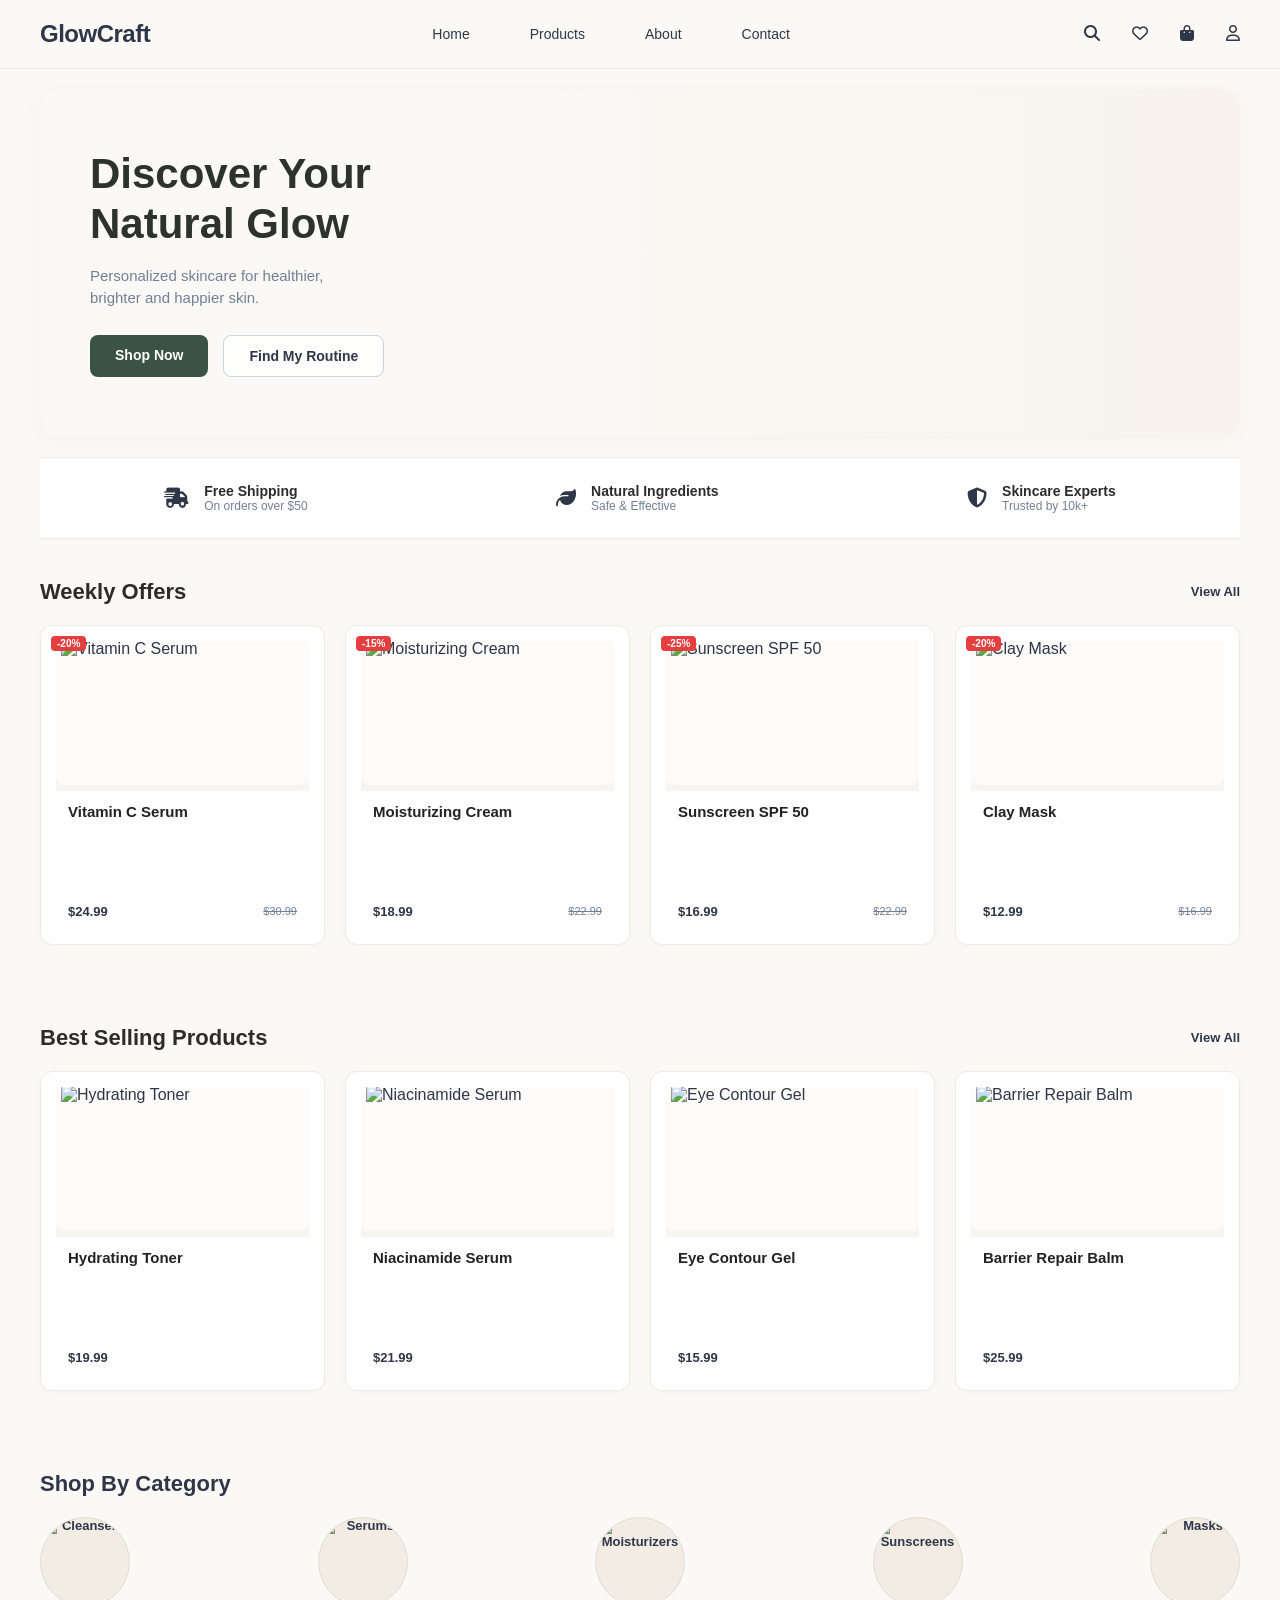
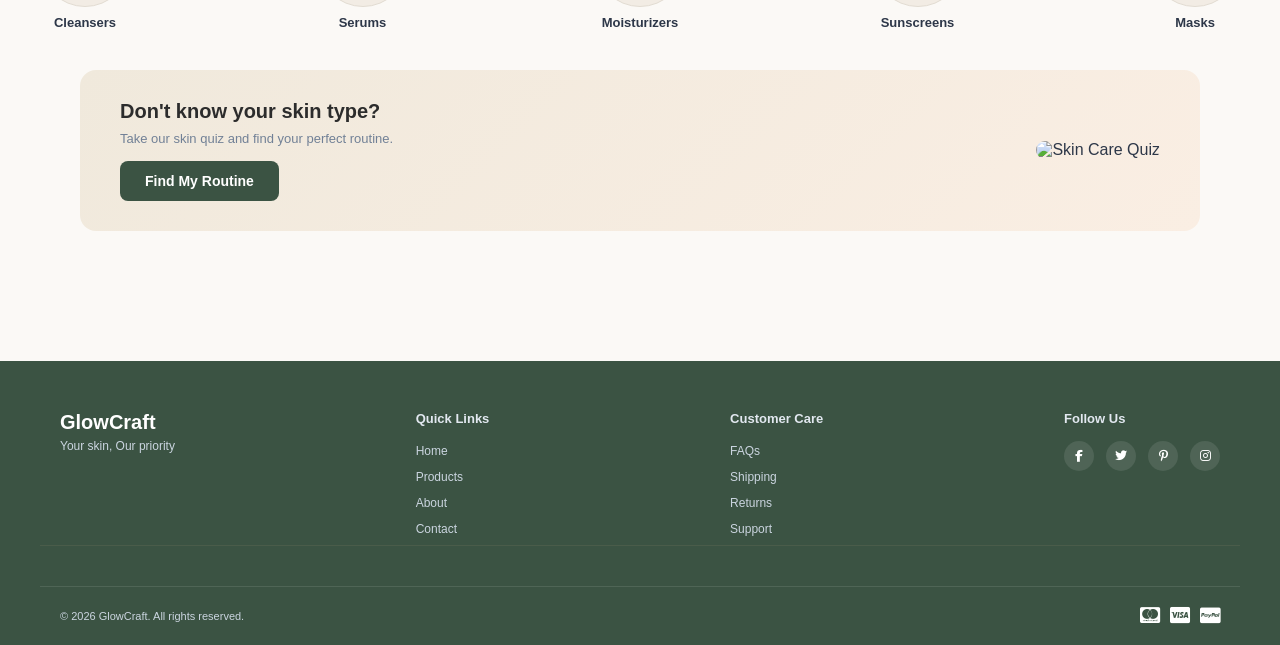
==== index.html @ 19cd81ce "Clean push for GlowCraft project" ====
<!DOCTYPE html>
<html lang="en">
<head>
  <meta charset="UTF-8">
  <meta name="viewport" content="width=device-width, initial-scale=1.0">
  <title>GlowCraft | Clinical Skincare</title>
  <link rel="stylesheet" href="css/style.css">
  <link rel="stylesheet" href="css/home.css">
  <!-- FontAwesome for Icons -->
  <link rel="stylesheet" href="https://cdnjs.cloudflare.com/ajax/libs/font-awesome/6.4.0/css/all.min.css">
  
  <style>
    :root {
      --bg-cream: #fbf9f6;
      --card-bg: #ffffff;
      --text-main: #2d3748;
      --text-muted: #718096;
      --accent-green: #3b5343;
      --border-color: #f0eae1;
      --price-green: #276749;
    }

    body {
      background-color: var(--bg-cream);
      font-family: 'Segoe UI', Tahoma, Geneva, Verdana, sans-serif;
      color: var(--text-main);
      margin: 0;
      padding: 0;
    }

    .container {
      max-width: 1200px;
      margin: 0 auto;
      padding: 0 20px;
    }

    /* Navbar */
    .navbar {
      display: flex;
      justify-content: space-between;
      align-items: center;
      padding: 20px 40px;
      background-color: var(--bg-cream);
    }
    .logo {
      font-size: 24px;
      font-weight: 700;
      letter-spacing: -0.5px;
    }
    .nav-links {
      display: flex;
      gap: 30px;
    }
    .nav-links a {
      text-decoration: none;
      color: var(--text-main);
      font-size: 14px;
      font-weight: 500;
    }
    .nav-icons {
      display: flex;
      gap: 20px;
    }
    .nav-icons a {
      color: var(--text-main);
      text-decoration: none;
      font-size: 16px;
    }

    /* Hero Section مطابق تماماً للصورة المطلوبة بخلفية منتجات العناية */
    .hero-section {
      background-image: linear-gradient(to right, rgba(251, 249, 246, 0.95) 40%, rgba(251, 249, 246, 0.4) 100%), url('https://encrypted-tbn0.gstatic.com/images?q=tbn:ANd9GcTqYOnex7vaTDNE-hUjpK9GSLGwnbJGnxqbPz9nK0NTlw&s=10');
      background-size: cover;
      background-position: center;
      border-radius: 20px;
      margin: 20px 40px;
      padding: 60px 50px;
      display: flex;
      justify-content: space-between;
      align-items: center;
      box-shadow: 0 4px 20px rgba(0,0,0,0.03);
    }
    .hero-text h1 {
      font-size: 42px;
      line-height: 1.2;
      margin-bottom: 15px;
      font-weight: 700;
    }
    .hero-text p {
      color: var(--text-muted);
      font-size: 15px;
      margin-bottom: 25px;
      line-height: 1.5;
    }
    .hero-buttons {
      display: flex;
      gap: 15px;
    }
    .btn-dark {
      background-color: var(--accent-green);
      color: #fff;
      padding: 12px 25px;
      border-radius: 8px;
      text-decoration: none;
      font-size: 14px;
      font-weight: 600;
      border: none;
      display: inline-block;
      text-align: center;
    }
    .btn-light {
      background-color: rgba(255, 255, 255, 0.8);
      color: var(--text-main);
      padding: 12px 25px;
      border-radius: 8px;
      text-decoration: none;
      font-size: 14px;
      font-weight: 600;
      border: 1px solid #cbd5e0;
    }

    /* Features Bar */
    .features-bar {
      display: flex;
      justify-content: space-around;
      padding: 25px 0;
      margin: 0 40px;
      border-bottom: 1px solid var(--border-color);
      border-top: 1px solid var(--border-color);
    }
    .feature-card {
      display: flex;
      align-items: center;
      gap: 15px;
    }
    .feature-card i {
      font-size: 20px;
      color: var(--text-main);
    }
    .feature-card strong {
      font-size: 14px;
      display: block;
    }
    .feature-card p {
      font-size: 12px;
      color: var(--text-muted);
      margin: 0;
    }

    /* Section Headers */
    .section-padding {
      padding: 40px 40px;
    }
    .section-header {
      display: flex;
      justify-content: space-between;
      align-items: center;
      margin-bottom: 20px;
    }
    .section-header h2 {
      font-size: 22px;
      font-weight: 700;
    }
    .view-all-link {
      font-size: 13px;
      color: var(--text-main);
      text-decoration: none;
      font-weight: 600;
    }

    /* Products Grid */
    .products-grid {
      display: grid;
      grid-template-columns: repeat(4, 1fr);
      gap: 20px;
    }

    .product-card {
      position: relative;
      background: var(--card-bg);
      border-radius: 12px;
      border: 1px solid var(--border-color);
      overflow: hidden;
      display: flex;
      flex-direction: column;
      justify-content: space-between;
      height: 260px;
      box-shadow: 0 2px 6px rgba(0,0,0,0.02);
      text-decoration: none;
      color: inherit;
    }

    .badge-discount {
      position: absolute;
      top: 10px;
      left: 10px;
      background-color: #e53e3e;
      color: white;
      padding: 2px 6px;
      font-size: 10px;
      font-weight: 700;
      border-radius: 4px;
      z-index: 5;
    }

    .product-img-wrapper {
      width: 100%;
      height: 150px;
      background-color: #f7f5f0;
      display: flex;
      align-items: center;
      justify-content: center;
      overflow: hidden;
    }
    
    .product-img-wrapper img {
      width: 100%;
      height: 100%;
      object-fit: cover;
    }

    .product-info {
      padding: 10px 12px;
      display: flex;
      flex-direction: column;
      justify-content: space-between;
      flex-grow: 1;
    }

    .product-title {
      font-size: 13px;
      font-weight: 600;
      color: var(--text-main);
      margin: 0 0 4px 0;
      white-space: nowrap;
      overflow: hidden;
      text-overflow: ellipsis;
    }

    .product-price-box {
      display: flex;
      justify-content: space-between;
      align-items: center;
    }
    
    .price-current {
      font-size: 13px;
      font-weight: 700;
      color: var(--text-main);
    }
    
    .price-old {
      font-size: 11px;
      color: var(--text-muted);
      text-decoration: line-through;
    }

    /* Shop By Category */
    .categories-grid {
      display: flex;
      justify-content: space-between;
      gap: 15px;
    }
    .category-item {
      text-decoration: none;
      color: var(--text-main);
      text-align: center;
      font-weight: 600;
      font-size: 13px;
    }
    .cat-img-wrap {
      width: 90px;
      height: 90px;
      border-radius: 50%;
      overflow: hidden;
      margin: 0 auto 8px;
      background-color: #f2ece4;
      display: flex;
      align-items: center;
      justify-content: center;
      border: 1px solid #e2dcd2;
    }
    .cat-img-wrap img {
      width: 100%;
      height: 100%;
      object-fit: cover;
    }

    /* Quiz Banner */
    .quiz-banner {
      background: linear-gradient(135deg, #f0e9dc 0%, #faeee3 100%);
      border-radius: 16px;
      padding: 30px 40px;
      margin: 0 40px 40px 40px;
      display: flex;
      justify-content: space-between;
      align-items: center;
    }
    .quiz-content h2 {
      font-size: 20px;
      margin-bottom: 8px;
    }
    .quiz-content p {
      color: var(--text-muted);
      font-size: 13px;
      margin-bottom: 15px;
    }
    .quiz-img img {
      width: 200px;
      height: 130px;
      object-fit: cover;
      border-radius: 10px;
    }

    /* Footer */
    .main-footer {
      background-color: #3b5343;
      color: #ffffff;
      padding: 50px 40px 20px 40px;
    }
    .footer-content {
      display: flex;
      justify-content: space-between;
      margin-bottom: 40px;
    }
    .footer-brand h3 {
      font-size: 20px;
      margin-bottom: 5px;
    }
    .footer-brand p {
      font-size: 12px;
      color: #cbd5e0;
      margin: 0;
    }
    .footer-links h4, .footer-social h4 {
      font-size: 13px;
      margin-bottom: 15px;
      color: #e2e8f0;
    }
    .footer-links ul {
      list-style: none;
      padding: 0;
      margin: 0;
    }
    .footer-links ul li {
      margin-bottom: 8px;
    }
    .footer-links ul li a {
      color: #cbd5e0;
      text-decoration: none;
      font-size: 12px;
    }
    .social-icons {
      display: flex;
      gap: 12px;
    }
    .social-icons a {
      color: #fff;
      background: rgba(255,255,255,0.1);
      width: 30px;
      height: 30px;
      border-radius: 50%;
      display: flex;
      align-items: center;
      justify-content: center;
      text-decoration: none;
      font-size: 12px;
    }
    .footer-bottom {
      display: flex;
      justify-content: space-between;
      align-items: center;
      border-top: 1px solid rgba(255,255,255,0.1);
      padding-top: 20px;
      font-size: 11px;
      color: #cbd5e0;
    }
    .payment-icons {
      display: flex;
      gap: 10px;
      font-size: 18px;
    }
  </style>
</head>
<body>

  <!-- Navbar -->
  <header class="navbar">
    <div class="logo">GlowCraft</div>
    <nav class="nav-links">
      <a href="index.html">Home</a>
      <a href="products.html">Products</a>
      <a href="about.html">About</a>
      <a href="contact.html">Contact</a>
    </nav>
    <div class="nav-icons">
      <a href="products.html"><i class="fa-solid fa-magnifying-glass"></i></a>
      <a href="wishlist-compare.html"><i class="fa-regular fa-heart"></i></a>
      <a href="cart.html"><i class="fa-solid fa-bag-shopping"></i></a>
      <a href="profile.html"><i class="fa-regular fa-user"></i></a>
    </div>
  </header>

  <!-- Hero Section بخلفية متطابقة -->
  <section class="hero-section">
    <div class="hero-text">
      <h1>Discover Your<br>Natural Glow</h1>
      <p>Personalized skincare for healthier,<br>brighter and happier skin.</p>
      <div class="hero-buttons">
        <a href="products.html" class="btn-dark">Shop Now</a>
        <a href="quiz.html" class="btn-light">Find My Routine</a>
      </div>
    </div>
  </section>

  <!-- Features Bar -->
  <section class="features-bar">
    <div class="feature-card">
      <i class="fa-solid fa-truck-fast"></i>
      <div>
        <strong>Free Shipping</strong>
        <p>On orders over $50</p>
      </div>
    </div>
    <div class="feature-card">
      <i class="fa-solid fa-leaf"></i>
      <div>
        <strong>Natural Ingredients</strong>
        <p>Safe & Effective</p>
      </div>
    </div>
    <div class="feature-card">
      <i class="fa-solid fa-shield-halved"></i>
      <div>
        <strong>Skincare Experts</strong>
        <p>Trusted by 10k+</p>
      </div>
    </div>
  </section>

  <!-- Weekly Offers Section -->
  <section class="section-padding">
    <div class="section-header">
      <h2>Weekly Offers</h2>
      <a href="products.html" class="view-all-link">View All</a>
    </div>
    <div class="products-grid">
      
      <a href="product-detail.html?name=Vitamin%20C%20Serum&price=24.99&img=https://encrypted-tbn0.gstatic.com/images?q=tbn:ANd9GcTcUwlIw4M7QjX-zgKqa33UsgpKFBG4s0OOT1JskckRVQ&s=10" class="product-card">
        <span class="badge-discount">-20%</span>
        <div class="product-img-wrapper">
          <img src="https://encrypted-tbn0.gstatic.com/images?q=tbn:ANd9GcTcUwlIw4M7QjX-zgKqa33UsgpKFBG4s0OOT1JskckRVQ&s=10" alt="Vitamin C Serum">
        </div>
        <div class="product-info">
          <h4 class="product-title">Vitamin C Serum</h4>
          <div class="product-price-box">
            <span class="price-current">$24.99</span>
            <span class="price-old">$30.99</span>
          </div>
        </div>
      </a>

      <a href="product-detail.html?name=Moisturizing%20Cream&price=18.99&img=https://encrypted-tbn0.gstatic.com/images?q=tbn:ANd9GcTlMX_AGDWvNtk0bJLN1pTlVAqURgEaZ0JBNcYuczps6g&s=10" class="product-card">
        <span class="badge-discount">-15%</span>
        <div class="product-img-wrapper">
          <img src="https://encrypted-tbn0.gstatic.com/images?q=tbn:ANd9GcTlMX_AGDWvNtk0bJLN1pTlVAqURgEaZ0JBNcYuczps6g&s=10" alt="Moisturizing Cream">
        </div>
        <div class="product-info">
          <h4 class="product-title">Moisturizing Cream</h4>
          <div class="product-price-box">
            <span class="price-current">$18.99</span>
            <span class="price-old">$22.99</span>
          </div>
        </div>
      </a>

      <a href="product-detail.html?name=Sunscreen%20SPF%2050&price=16.99&img=https://encrypted-tbn0.gstatic.com/images?q=tbn:ANd9GcRzLi7YFerXdgVnASp8nzJ-frDJYW76V4gQZ0pNikziQQ&s=10" class="product-card">
        <span class="badge-discount">-25%</span>
        <div class="product-img-wrapper">
          <img src="https://encrypted-tbn0.gstatic.com/images?q=tbn:ANd9GcRzLi7YFerXdgVnASp8nzJ-frDJYW76V4gQZ0pNikziQQ&s=10" alt="Sunscreen SPF 50">
        </div>
        <div class="product-info">
          <h4 class="product-title">Sunscreen SPF 50</h4>
          <div class="product-price-box">
            <span class="price-current">$16.99</span>
            <span class="price-old">$22.99</span>
          </div>
        </div>
      </a>

      <a href="product-detail.html?name=Clay%20Mask&price=12.99&img=https://encrypted-tbn0.gstatic.com/images?q=tbn:ANd9GcSwrd5lJQvj-SSRtzGN2LXL8xMG5WFNFn43XM6oiAvm5A&s=10" class="product-card">
        <span class="badge-discount">-20%</span>
        <div class="product-img-wrapper">
          <img src="https://encrypted-tbn0.gstatic.com/images?q=tbn:ANd9GcSwrd5lJQvj-SSRtzGN2LXL8xMG5WFNFn43XM6oiAvm5A&s=10" alt="Clay Mask">
        </div>
        <div class="product-info">
          <h4 class="product-title">Clay Mask</h4>
          <div class="product-price-box">
            <span class="price-current">$12.99</span>
            <span class="price-old">$16.99</span>
          </div>
        </div>
      </a>

    </div>
  </section>

  <!-- Best Selling Products Section -->
  <section class="section-padding">
    <div class="section-header">
      <h2>Best Selling Products</h2>
      <a href="products.html" class="view-all-link">View All</a>
    </div>
    <div class="products-grid">
      
      <a href="product-detail.html?name=Hydrating%20Toner&price=19.99&img=https://encrypted-tbn0.gstatic.com/images?q=tbn:ANd9GcSBqSFRlK6Ouu31z_4w7EhvxD-G0gJxKI7hTo4L2md2Zw&s=10" class="product-card">
        <div class="product-img-wrapper">
          <img src="https://encrypted-tbn0.gstatic.com/images?q=tbn:ANd9GcSBqSFRlK6Ouu31z_4w7EhvxD-G0gJxKI7hTo4L2md2Zw&s=10" alt="Hydrating Toner">
        </div>
        <div class="product-info">
          <h4 class="product-title">Hydrating Toner</h4>
          <div class="product-price-box">
            <span class="price-current">$19.99</span>
          </div>
        </div>
      </a>

      <a href="product-detail.html?name=Niacinamide%20Serum&price=21.99&img=https://encrypted-tbn0.gstatic.com/images?q=tbn:ANd9GcQeK7YoE9_9YJdT24CGkzcspPVX97ug74skdDLWhMrx-w&s=10" class="product-card">
        <div class="product-img-wrapper">
          <img src="https://encrypted-tbn0.gstatic.com/images?q=tbn:ANd9GcQeK7YoE9_9YJdT24CGkzcspPVX97ug74skdDLWhMrx-w&s=10" alt="Niacinamide Serum">
        </div>
        <div class="product-info">
          <h4 class="product-title">Niacinamide Serum</h4>
          <div class="product-price-box">
            <span class="price-current">$21.99</span>
          </div>
        </div>
      </a>

      <a href="product-detail.html?name=Eye%20Contour%20Gel&price=15.99&img=https://encrypted-tbn0.gstatic.com/images?q=tbn:ANd9GcTnWKNmtaCI4Ronb87iRTpUcZC5k1R6ZmkmTByt1kj4EA&s=10" class="product-card">
        <div class="product-img-wrapper">
          <img src="https://encrypted-tbn0.gstatic.com/images?q=tbn:ANd9GcTnWKNmtaCI4Ronb87iRTpUcZC5k1R6ZmkmTByt1kj4EA&s=10" alt="Eye Contour Gel">
        </div>
        <div class="product-info">
          <h4 class="product-title">Eye Contour Gel</h4>
          <div class="product-price-box">
            <span class="price-current">$15.99</span>
          </div>
        </div>
      </a>

      <a href="product-detail.html?name=Barrier%20Repair%20Balm&price=25.99&img=https://encrypted-tbn0.gstatic.com/images?q=tbn:ANd9GcT0x28c54aWYREIkTPyspxBdunT1IGTObC47gdrDOXW1g&s=10" class="product-card">
        <div class="product-img-wrapper">
          <img src="https://encrypted-tbn0.gstatic.com/images?q=tbn:ANd9GcT0x28c54aWYREIkTPyspxBdunT1IGTObC47gdrDOXW1g&s=10" alt="Barrier Repair Balm">
        </div>
        <div class="product-info">
          <h4 class="product-title">Barrier Repair Balm</h4>
          <div class="product-price-box">
            <span class="price-current">$25.99</span>
          </div>
        </div>
      </a>

    </div>
  </section>

  <!-- Shop By Category -->
  <section class="section-padding">
    <h2 style="font-size: 22px; font-weight: 700; margin-bottom: 20px;">Shop By Category</h2>
    <div class="categories-grid">
      <a href="products.html?category=Cleansers" class="category-item">
        <div class="cat-img-wrap">
          <img src="https://encrypted-tbn0.gstatic.com/images?q=tbn:ANd9GcS2O9LGpfl9tlm9bdk-MNRSkYWyb3ODhXKbN5VmIeqb3A&s=10" alt="Cleansers">
        </div>
        <span>Cleansers</span>
      </a>
      <a href="products.html?category=Serums" class="category-item">
        <div class="cat-img-wrap">
          <img src="https://encrypted-tbn0.gstatic.com/images?q=tbn:ANd9GcQyBskSmVt-66cgA0Z_ByWEQcvXSxwMP8DLjuqjJkNu9w&s=10" alt="Serums">
        </div>
        <span>Serums</span>
      </a>
      <a href="products.html?category=Moisturizers" class="category-item">
        <div class="cat-img-wrap">
          <img src="https://encrypted-tbn0.gstatic.com/images?q=tbn:ANd9GcQjRCcMugqSnG40Lj3CPesXak2UUOhv-lDiW1RFcxISfA&s=10" alt="Moisturizers">
        </div>
        <span>Moisturizers</span>
      </a>
      <a href="products.html?category=Sunscreens" class="category-item">
        <div class="cat-img-wrap">
          <img src="https://encrypted-tbn0.gstatic.com/images?q=tbn:ANd9GcQ7UyWeVqkqjzqfz_4-LMxd_RBHKtbQUE7vTBlUrZ6ROw&s=10" alt="Sunscreens">
        </div>
        <span>Sunscreens</span>
      </a>
      <a href="products.html?category=Masks" class="category-item">
        <div class="cat-img-wrap">
          <img src="https://encrypted-tbn0.gstatic.com/images?q=tbn:ANd9GcRczRbce-s2wcj0hl64TpQCWHZh6ul85l6K4GUdxUeJkw&s=10" alt="Masks">
        </div>
        <span>Masks</span>
      </a>
    </div>
  </section>

  <!-- Skin Quiz Promo Banner -->
  <section class="section-padding" style="padding-top: 0;">
    <div class="quiz-banner">
      <div class="quiz-content">
        <h2>Don't know your skin type?</h2>
        <p>Take our skin quiz and find your perfect routine.</p>
        <a href="quiz.html" class="btn-dark">Find My Routine</a>
      </div>
      <div class="quiz-img">
        <img src="https://encrypted-tbn0.gstatic.com/images?q=tbn:ANd9GcRkccSDiN6PP7xsPVK5tUZvzaTEU39qiNiEHqb3QdcSgw&s=10" alt="Skin Care Quiz">
      </div>
    </div>
  </section>

  <!-- Footer -->
  <footer class="main-footer">
    <div class="container footer-content">
      <div class="footer-brand">
        <h3>GlowCraft</h3>
        <p>Your skin, Our priority</p>
      </div>

      <div class="footer-links">
        <h4>Quick Links</h4>
        <ul>
          <li><a href="index.html">Home</a></li>
          <li><a href="products.html">Products</a></li>
          <li><a href="about.html">About</a></li>
          <li><a href="contact.html">Contact</a></li>
        </ul>
      </div>

      <div class="footer-links">
        <h4>Customer Care</h4>
        <ul>
          <li><a href="#">FAQs</a></li>
          <li><a href="#">Shipping</a></li>
          <li><a href="#">Returns</a></li>
          <li><a href="#">Support</a></li>
        </ul>
      </div>

      <div class="footer-social">
        <h4>Follow Us</h4>
        <div class="social-icons">
          <a href="#"><i class="fa-brands fa-facebook-f"></i></a>
          <a href="#"><i class="fa-brands fa-twitter"></i></a>
          <a href="#"><i class="fa-brands fa-pinterest-p"></i></a>
          <a href="#"><i class="fa-brands fa-instagram"></i></a>
        </div>
      </div>
    </div>

    <div class="container footer-bottom">
      <p>© 2026 GlowCraft. All rights reserved.</p>
      <div class="payment-icons">
        <i class="fa-brands fa-cc-mastercard"></i>
        <i class="fa-brands fa-cc-visa"></i>
        <i class="fa-brands fa-cc-paypal"></i>
      </div>
    </div>
  </footer>

  <script src="js/app.js"></script>
</body>
</html>
---- css/style.css ----
:root {
  --bg-primary: #f9f6f0;
  --bg-card: #ffffff;
  --accent-green: #374737;
  --text-dark: #2c2c2c;
  --text-muted: #767676;
  --border-color: #e5dec9;
  --radius: 12px;
}
/* إصلاح شبكة المنتجات وتغليف الكروت بشكل حاسم */
.products-grid {
  display: grid;
  grid-template-columns: repeat(auto-fit, minmax(220px, 1fr));
  gap: 20px;
  align-items: stretch;
}

.product-card {
  position: relative;
  background: #ffffff;
  border-radius: 12px;
  padding: 15px;
  border: 1px solid #e2e8f0;
  box-shadow: 0 4px 6px -1px rgba(0, 0, 0, 0.05);
  display: flex;
  flex-direction: column;
  justify-content: space-between;
  overflow: hidden;
  min-height: 320px;
}

/* إصلاح إطار وحجم الصورة لمنع اختفائها وتداخل الـ ALT النصي */
.product-card a {
  display: block;
  width: 100%;
  height: 160px;
  background-color: #f8fafc;
  border-radius: 8px;
  overflow: hidden;
  margin-bottom: 12px;
}

.product-card img {
  width: 100%;
  height: 100%;
  object-fit: contain;
  padding: 5px;
  display: block;
}

/* شارة الخصم */
.badge-discount {
  position: absolute;
  top: 10px;
  left: 10px;
  background-color: #ef4444;
  color: #ffffff;
  padding: 3px 8px;
  font-size: 11px;
  font-weight: 700;
  border-radius: 6px;
  z-index: 10;
}

/* ترتيب ومعالجة النصوص داخل الكارت */
.product-info {
  display: flex;
  flex-direction: column;
  flex-grow: 1;
  justify-content: space-between;
}

.product-info h4 {
  font-size: 13px;
  font-weight: 600;
  color: #1e293b;
  margin: 0 0 8px 0;
  line-height: 1.4;
  height: 36px;
  overflow: hidden;
  display: -webkit-box;
  -webkit-line-clamp: 2;
  -webkit-box-orient: vertical;
}

.product-info .price {
  font-size: 14px;
  font-weight: 700;
  color: #15803d;
  margin-bottom: 10px;
}

.product-info .price del {
  color: #94a3b8;
  font-weight: 400;
  font-size: 12px;
  margin-left: 5px;
}
/* إلغاء اللون الأزرق نهائياً عند الهوفر أو التركيز للزر وتثبيت لون هادئ وعصري */
.btn-card-action {
  background-color: #edf2f7 !important;
  color: #2d3748 !important;
  border: 1px solid #e2e8f0 !important;
  transition: all 0.2s ease !important;
}

.btn-card-action:hover,
.btn-card-action:focus,
.btn-card-action:active {
  background-color: #cbd5e0 !important; /* لون رمادي هادئ وأنيق بدلاً من الأزرق */
  color: #1a202c !important;
  border-color: #a0aec0 !important;
  box-shadow: none !important;
}
.product-info .btn {
  width: 100%;
  padding: 8px 12px;
  font-size: 12px;
  border-radius: 6px;
  text-align: center;
  text-decoration: none;
  box-sizing: border-box;
}

[data-theme="dark"] {
  --bg-primary: #1a1c1a;
  --bg-card: #242824;
  --text-dark: #f9f6f0;
  --text-muted: #a0a0a0;
  --border-color: #384038;
}

* {
  box-sizing: border-box;
  margin: 0;
  padding: 0;
  font-family: 'Segoe UI', Tahoma, Geneva, Verdana, sans-serif;
}

body {
  background-color: var(--bg-primary);
  color: var(--text-dark);
}

.navbar {
  display: flex;
  justify-content: space-between;
  align-items: center;
  padding: 20px 8%;
  background: var(--bg-card);
  border-bottom: 1px solid var(--border-color);
}

.navbar .logo {
  font-size: 24px;
  font-weight: bold;
}

.nav-links a {
  margin: 0 15px;
  text-decoration: none;
  color: var(--text-dark);
  font-weight: 500;
}

.nav-links a.active {
  color: var(--accent-green);
  font-weight: bold;
}

.nav-icons a, .nav-icons button {
  background: none;
  border: none;
  cursor: pointer;
  font-size: 18px;
  margin-left: 12px;
  color: var(--text-dark);
  text-decoration: none;
}

.container {
  padding: 40px 8%;
}

.btn {
  padding: 10px 20px;
  border-radius: 8px;
  border: none;
  cursor: pointer;
  font-weight: 600;
  text-decoration: none;
  display: inline-block;
  text-align: center;
}

.btn-primary {
  background-color: var(--accent-green);
  color: #fff;
}

.btn-outline {
  background-color: transparent;
  border: 1px solid var(--accent-green);
  color: var(--accent-green);
}

.product-card {
  background: var(--bg-card);
  border: 1px solid var(--border-color);
  border-radius: var(--radius);
  padding: 15px;
  text-align: center;
  position: relative;
}

.product-card img {
  width: 100%;
  height: 180px;
  object-fit: cover;
  border-radius: 8px;
}

.badge-discount {
  position: absolute;
  top: 10px;
  left: 10px;
  background: #d9534f;
  color: #fff;
  padding: 3px 8px;
  font-size: 12px;
  border-radius: 4px;
}
---- css/home.css ----
/* Hero Section */
.hero-section {
  display: flex;
  align-items: center;
  justify-content: space-between;
  background-color: #f5eee6;
  padding: 50px 8%;
  border-radius: 0 0 20px 20px;
}

.hero-text h1 {
  font-size: 48px;
  color: #2b332b;
  line-height: 1.2;
  margin-bottom: 15px;
  font-weight: 700;
}

.hero-text p {
  color: #666;
  font-size: 16px;
  margin-bottom: 25px;
  line-height: 1.5;
}

.hero-buttons {
  display: flex;
  gap: 15px;
}

.btn-primary {
  background-color: #374737;
  color: #ffffff;
  padding: 12px 28px;
  border-radius: 8px;
  text-decoration: none;
  font-weight: 600;
  transition: opacity 0.3s;
}

.btn-secondary {
  background-color: #ffffff;
  color: #2b332b;
  border: 1px solid #374737;
  padding: 12px 28px;
  border-radius: 8px;
  text-decoration: none;
  font-weight: 600;
}

.hero-img img {
  width: 450px;
  height: 320px;
  object-fit: cover;
  border-radius: 16px;
}

/* Features Bar */
.features-bar {
  display: flex;
  justify-content: space-around;
  align-items: center;
  padding: 30px 8%;
  background: #ffffff;
  border-bottom: 1px solid #ebe5dc;
}

.feature-card {
  display: flex;
  align-items: center;
  gap: 15px;
}

.feature-card i {
  font-size: 24px;
  color: #374737;
}

.feature-card strong {
  display: block;
  font-size: 15px;
  color: #2c2c2c;
}

.feature-card p {
  font-size: 13px;
  color: #777;
}

/* Section Header & Common Grid */
.section-padding {
  padding-top: 40px;
  padding-bottom: 20px;
}

.section-header {
  display: flex;
  justify-content: space-between;
  align-items: center;
  margin-bottom: 25px;
}

.section-header h2 {
  font-size: 24px;
  color: #2c2c2c;
}

.view-all-link {
  color: #374737;
  text-decoration: none;
  font-weight: 600;
  font-size: 14px;
}

.products-grid {
  display: grid;
  grid-template-columns: repeat(auto-fill, minmax(220px, 1fr));
  gap: 20px;
}

/* Product Card Styling matching design */
.product-card {
  background: #ffffff;
  border-radius: 12px;
  padding: 15px;
  border: 1px solid #eee7dd;
  position: relative;
  text-align: left;
  transition: transform 0.2s, box-shadow 0.2s;
}

.product-card:hover {
  transform: translateY(-3px);
  box-shadow: 0 5px 15px rgba(0,0,0,0.05);
}

.badge-discount {
  position: absolute;
  top: 12px;
  left: 12px;
  background-color: #d9534f;
  color: #ffffff;
  font-size: 11px;
  padding: 3px 7px;
  border-radius: 4px;
  font-weight: bold;
  z-index: 2;
}

.product-card img {
  width: 100%;
  height: 180px;
  object-fit: cover;
  border-radius: 8px;
  background-color: #fcfbfa;
  margin-bottom: 12px;
}

.product-card h4 {
  font-size: 15px;
  color: #222;
  margin-bottom: 8px;
  white-space: nowrap;
  overflow: hidden;
  text-overflow: ellipsis;
}

.product-card .price-row {
  display: flex;
  align-items: center;
  gap: 8px;
}

.product-card .price {
  font-size: 16px;
  font-weight: bold;
  color: #222;
}

.product-card .old-price {
  font-size: 13px;
  color: #aaa;
  text-decoration: line-through;
}

/* Categories Section */
.section-title-center {
  text-align: left;
  font-size: 24px;
  margin-bottom: 25px;
}

.categories-grid {
  display: flex;
  justify-content: space-between;
  gap: 15px;
  text-align: center;
}

.category-item {
  text-decoration: none;
  color: #333;
  font-weight: 600;
  font-size: 14px;
}

.cat-img-wrap {
  width: 100px;
  height: 100px;
  border-radius: 50%;
  overflow: hidden;
  margin: 0 auto 10px;
  border: 2px solid #e0d7c8;
}

.cat-img-wrap img {
  width: 100%;
  height: 100%;
  object-fit: cover;
}

/* Skin Quiz Banner */
.quiz-banner {
  background: #f0ebe1;
  border-radius: 16px;
  display: flex;
  align-items: center;
  justify-content: space-between;
  padding: 30px 50px;
  margin: 40px 0;
}

.quiz-content h2 {
  font-size: 26px;
  color: #2c2c2c;
  margin-bottom: 8px;
}

.quiz-content p {
  color: #666;
  margin-bottom: 20px;
}

.btn-dark {
  background-color: #374737;
  color: #fff;
}

.quiz-img img {
  width: 250px;
  height: 160px;
  object-fit: cover;
  border-radius: 12px;
}

/* Footer Styling matching Image */
.main-footer {
  background-color: #374737;
  color: #e5e8e5;
  padding-top: 50px;
  margin-top: 50px;
}

.footer-content {
  display: flex;
  justify-content: space-between;
  padding-bottom: 40px;
  border-bottom: 1px solid #4a5c4a;
}

.footer-brand h3 {
  font-size: 22px;
  margin-bottom: 8px;
  color: #fff;
}

.footer-brand p {
  color: #bdc7bd;
  font-size: 14px;
}

.footer-links h4, .footer-social h4 {
  font-size: 15px;
  color: #fff;
  margin-bottom: 15px;
}

.footer-links ul {
  list-style: none;
}

.footer-links ul li {
  margin-bottom: 8px;
}

.footer-links ul li a {
  color: #bdc7bd;
  text-decoration: none;
  font-size: 14px;
}

.social-icons {
  display: flex;
  gap: 12px;
}

.social-icons a {
  color: #fff;
  font-size: 16px;
}

.footer-bottom {
  display: flex;
  justify-content: space-between;
  align-items: center;
  padding: 20px 8%;
  font-size: 13px;
  color: #bdc7bd;
}

.payment-icons {
  display: flex;
  gap: 10px;
  font-size: 22px;
  color: #fff;
}
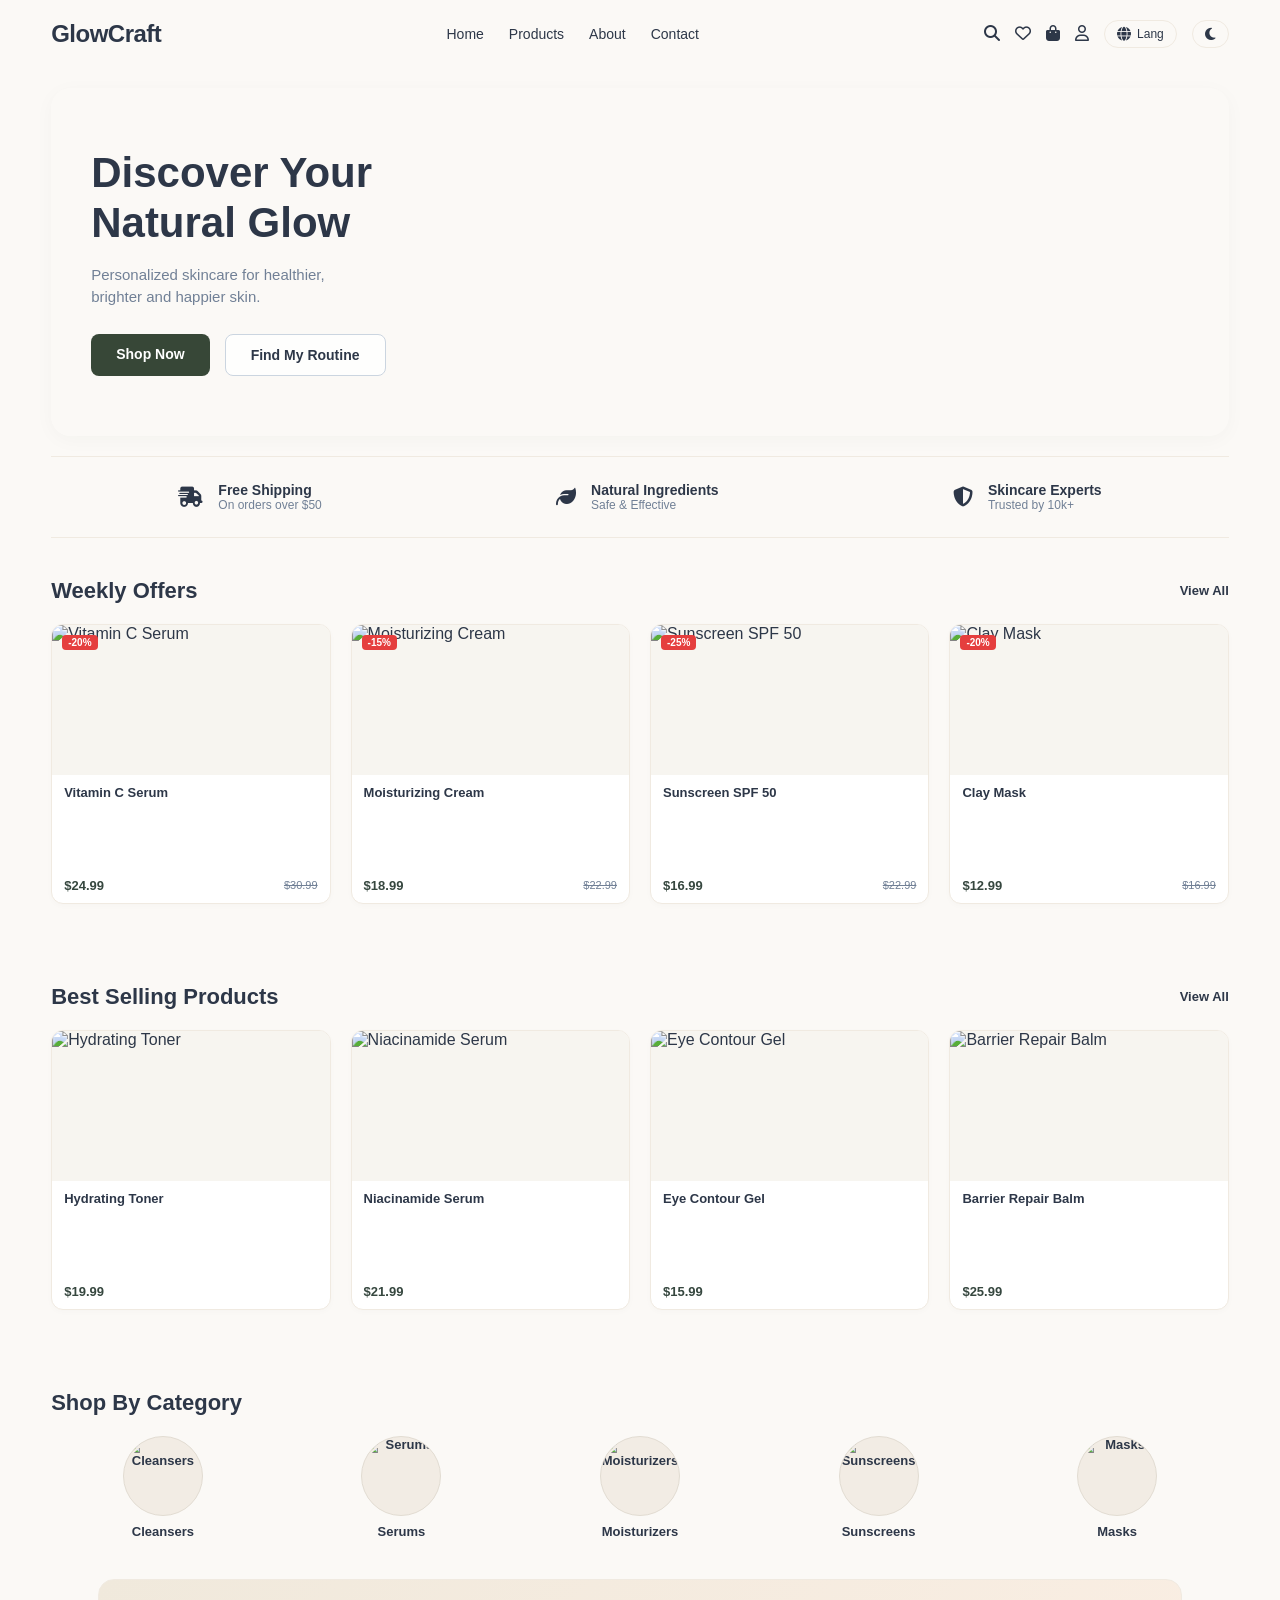
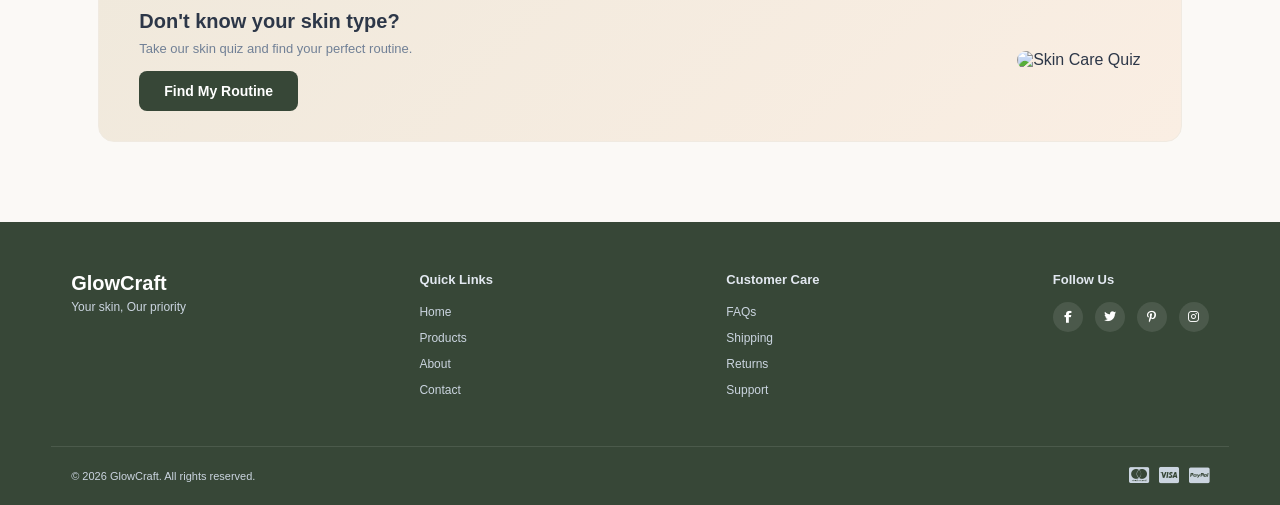
==== commit 74d4f30d: "first commit" ====
--- a/index.html
+++ b/index.html
@@ -4,34 +4,77 @@
   <meta charset="UTF-8">
   <meta name="viewport" content="width=device-width, initial-scale=1.0">
   <title>GlowCraft | Clinical Skincare</title>
-  <link rel="stylesheet" href="css/style.css">
-  <link rel="stylesheet" href="css/home.css">
   <!-- FontAwesome for Icons -->
   <link rel="stylesheet" href="https://cdnjs.cloudflare.com/ajax/libs/font-awesome/6.4.0/css/all.min.css">
   
   <style>
     :root {
+      /* الوضع الفاتح (Light Mode - الافتراضي) */
       --bg-cream: #fbf9f6;
       --card-bg: #ffffff;
       --text-main: #2d3748;
       --text-muted: #718096;
-      --accent-green: #3b5343;
+      --accent-green: #374737;
       --border-color: #f0eae1;
-      --price-green: #276749;
-    }
-
-    body {
+      --price-green: #36473f;
+      --hero-overlay-start: rgba(251, 249, 246, 0.95);
+      --hero-overlay-end: rgba(251, 249, 246, 0.4);
+      --btn-light-bg: rgba(255, 255, 255, 0.8);
+      --btn-light-border: #cbd5e0;
+      --cat-img-bg: #f2ece4;
+      --cat-img-border: #e2dcd2;
+      --quiz-banner-start: #f0e9dc;
+      --quiz-banner-end: #faeee3;
+      --product-img-bg: #f7f5f0;
+      --discount-bg: #e53e3e;
+      --footer-bg: #374737;
+      --footer-text: #ffffff;
+    }
+
+    /* الوضع الداكن بالأخضر الزيتوني الفخم والهادئ (Dark Mode) */
+    body.dark-mode {
+      --bg-cream: #37433c;      
+      --card-bg: #1e341e;      
+      --text-main: #f0f4f0;    
+      --text-muted: #91af91;    
+      --accent-green: #8fb38f;  
+      --border-color: #3e4a3e;  
+      --price-green: #36724d;
+      --hero-overlay-start: rgba(44, 62, 44, 0.95);
+      --hero-overlay-end: rgba(36, 41, 36, 0.6);
+      --btn-light-bg: rgba(5, 19, 5, 0.8);
+      --btn-light-border: #364e36;
+      --cat-img-bg: #a9f4a9;
+      --cat-img-border: #4e5e4e;
+      --quiz-banner-start: #1e341e;
+      --quiz-banner-end: rgba(36, 41, 36, 0.6);
+      --product-img-bg: #96b596;
+      --discount-bg: #1e341e;
+      --footer-bg: #1e341e;    
+      --footer-text: #f0f4f0;
+    }
+
+    * {
+      box-sizing: border-box;
+      margin: 0;
+      padding: 0;
+    }
+
+    html, body {
+      width: 100%;
+      max-width: 100%;
+      overflow-x: hidden; /* يمنع أي زحف أفقي تماماً */
       background-color: var(--bg-cream);
       font-family: 'Segoe UI', Tahoma, Geneva, Verdana, sans-serif;
       color: var(--text-main);
-      margin: 0;
-      padding: 0;
+      transition: background-color 0.3s ease, color 0.3s ease;
     }
 
     .container {
       max-width: 1200px;
       margin: 0 auto;
       padding: 0 20px;
+      width: 100%;
     }
 
     /* Navbar */
@@ -39,52 +82,84 @@
       display: flex;
       justify-content: space-between;
       align-items: center;
-      padding: 20px 40px;
+      padding: 20px 4%;
       background-color: var(--bg-cream);
+      transition: background-color 0.3s ease;
+      width: 100%;
     }
     .logo {
       font-size: 24px;
       font-weight: 700;
       letter-spacing: -0.5px;
+      color: var(--text-main);
     }
     .nav-links {
       display: flex;
-      gap: 30px;
+      gap: 25px;
     }
     .nav-links a {
       text-decoration: none;
       color: var(--text-main);
       font-size: 14px;
       font-weight: 500;
+      transition: color 0.3s ease;
+    }
+    .nav-links a:hover {
+        color: var(--accent-green);
     }
     .nav-icons {
       display: flex;
-      gap: 20px;
+      gap: 15px;
+      align-items: center;
     }
     .nav-icons a {
       color: var(--text-main);
       text-decoration: none;
       font-size: 16px;
-    }
-
-    /* Hero Section مطابق تماماً للصورة المطلوبة بخلفية منتجات العناية */
+      transition: color 0.3s ease;
+    }
+    .nav-icons a:hover {
+        color: var(--accent-green);
+    }
+
+    /* زر التبديل بين الوضعين */
+    .theme-toggle-btn {
+      background: none;
+      border: 1px solid var(--border-color);
+      color: var(--text-main);
+      padding: 6px 12px;
+      border-radius: 20px;
+      cursor: pointer;
+      font-size: 14px;
+      transition: all 0.3s ease;
+      display: flex;
+      align-items: center;
+      gap: 5px;
+    }
+    .theme-toggle-btn:hover {
+      background-color: var(--border-color);
+    }
+
+    /* Hero Section */
     .hero-section {
-      background-image: linear-gradient(to right, rgba(251, 249, 246, 0.95) 40%, rgba(251, 249, 246, 0.4) 100%), url('https://encrypted-tbn0.gstatic.com/images?q=tbn:ANd9GcTqYOnex7vaTDNE-hUjpK9GSLGwnbJGnxqbPz9nK0NTlw&s=10');
+      background-image: linear-gradient(to right, var(--hero-overlay-start) 40%, var(--hero-overlay-end) 100%), url('https://encrypted-tbn0.gstatic.com/images?q=tbn:ANd9GcTqYOnex7vaTDNE-hUjpK9GSLGwnbJGnxqbPz9nK0NTlw&s=10');
       background-size: cover;
       background-position: center;
       border-radius: 20px;
-      margin: 20px 40px;
-      padding: 60px 50px;
+      margin: 20px 4%;
+      padding: 60px 40px;
       display: flex;
       justify-content: space-between;
       align-items: center;
-      box-shadow: 0 4px 20px rgba(0,0,0,0.03);
+      box-shadow: 0 4px 20px rgba(3, 70, 25, 0.03);
+      transition: background-image 0.3s ease;
     }
     .hero-text h1 {
       font-size: 42px;
       line-height: 1.2;
       margin-bottom: 15px;
       font-weight: 700;
+      color: var(--text-main);
     }
     .hero-text p {
       color: var(--text-muted);
@@ -107,26 +182,39 @@
       border: none;
       display: inline-block;
       text-align: center;
+      transition: opacity 0.3s ease;
+    }
+    body.dark-mode .btn-dark {
+      color: #fff; 
+    }
+    .btn-dark:hover {
+        opacity: 0.9;
     }
     .btn-light {
-      background-color: rgba(255, 255, 255, 0.8);
+      background-color: var(--btn-light-bg);
       color: var(--text-main);
       padding: 12px 25px;
       border-radius: 8px;
       text-decoration: none;
       font-size: 14px;
       font-weight: 600;
-      border: 1px solid #cbd5e0;
+      border: 1px solid var(--btn-light-border);
+      transition: background-color 0.3s ease, border-color 0.3s ease;
+    }
+    .btn-light:hover {
+        background-color: var(--border-color);
     }
 
     /* Features Bar */
     .features-bar {
       display: flex;
       justify-content: space-around;
-      padding: 25px 0;
-      margin: 0 40px;
+      padding: 25px 20px;
+      margin: 0 4%;
       border-bottom: 1px solid var(--border-color);
       border-top: 1px solid var(--border-color);
+      gap: 20px;
+      transition: border-color 0.3s ease;
     }
     .feature-card {
       display: flex;
@@ -140,6 +228,7 @@
     .feature-card strong {
       font-size: 14px;
       display: block;
+      color: var(--text-main);
     }
     .feature-card p {
       font-size: 12px;
@@ -149,7 +238,7 @@
 
     /* Section Headers */
     .section-padding {
-      padding: 40px 40px;
+      padding: 40px 4%;
     }
     .section-header {
       display: flex;
@@ -160,12 +249,17 @@
     .section-header h2 {
       font-size: 22px;
       font-weight: 700;
+      color: var(--text-main);
     }
     .view-all-link {
       font-size: 13px;
       color: var(--text-main);
       text-decoration: none;
       font-weight: 600;
+      transition: color 0.3s ease;
+    }
+    .view-all-link:hover {
+        color: var(--accent-green);
     }
 
     /* Products Grid */
@@ -173,6 +267,7 @@
       display: grid;
       grid-template-columns: repeat(4, 1fr);
       gap: 20px;
+      width: 100%;
     }
 
     .product-card {
@@ -184,17 +279,22 @@
       display: flex;
       flex-direction: column;
       justify-content: space-between;
-      height: 260px;
+      height: 280px;
       box-shadow: 0 2px 6px rgba(0,0,0,0.02);
       text-decoration: none;
       color: inherit;
+      transition: background-color 0.3s ease, border-color 0.3s ease, transform 0.2s ease;
+    }
+    .product-card:hover {
+        transform: translateY(-2px);
+        box-shadow: 0 4px 12px rgba(0,0,0,0.05);
     }
 
     .badge-discount {
       position: absolute;
       top: 10px;
       left: 10px;
-      background-color: #e53e3e;
+      background-color: var(--discount-bg);
       color: white;
       padding: 2px 6px;
       font-size: 10px;
@@ -206,11 +306,12 @@
     .product-img-wrapper {
       width: 100%;
       height: 150px;
-      background-color: #f7f5f0;
+      background-color: var(--product-img-bg);
       display: flex;
       align-items: center;
       justify-content: center;
       overflow: hidden;
+      transition: background-color 0.3s ease;
     }
     
     .product-img-wrapper img {
@@ -218,6 +319,11 @@
       height: 100%;
       object-fit: cover;
     }
+    
+    body.dark-mode .product-img-wrapper img {
+      mix-blend-mode: multiply;
+      filter: brightness(0.9);
+    }
 
     .product-info {
       padding: 10px 12px;
@@ -246,7 +352,7 @@
     .price-current {
       font-size: 13px;
       font-weight: 700;
-      color: var(--text-main);
+      color: var(--price-green);
     }
     
     .price-old {
@@ -257,9 +363,10 @@
 
     /* Shop By Category */
     .categories-grid {
-      display: flex;
-      justify-content: space-between;
+      display: grid;
+      grid-template-columns: repeat(5, 1fr);
       gap: 15px;
+      width: 100%;
     }
     .category-item {
       text-decoration: none;
@@ -267,38 +374,50 @@
       text-align: center;
       font-weight: 600;
       font-size: 13px;
+      transition: color 0.3s ease;
+    }
+    .category-item:hover {
+        color: var(--accent-green);
     }
     .cat-img-wrap {
-      width: 90px;
-      height: 90px;
+      width: 80px;
+      height: 80px;
       border-radius: 50%;
       overflow: hidden;
       margin: 0 auto 8px;
-      background-color: #f2ece4;
+      background-color: var(--cat-img-bg);
       display: flex;
       align-items: center;
       justify-content: center;
-      border: 1px solid #e2dcd2;
+      border: 1px solid var(--cat-img-border);
+      transition: background-color 0.3s ease, border-color 0.3s ease;
     }
     .cat-img-wrap img {
       width: 100%;
       height: 100%;
       object-fit: cover;
     }
+    body.dark-mode .cat-img-wrap img {
+         mix-blend-mode: multiply;
+         filter: brightness(0.9);
+    }
 
     /* Quiz Banner */
     .quiz-banner {
-      background: linear-gradient(135deg, #f0e9dc 0%, #faeee3 100%);
+      background: linear-gradient(135deg, var(--quiz-banner-start) 0%, var(--quiz-banner-end) 100%);
       border-radius: 16px;
       padding: 30px 40px;
-      margin: 0 40px 40px 40px;
+      margin: 0 4% 40px 4%;
       display: flex;
       justify-content: space-between;
       align-items: center;
+      border: 1px solid var(--border-color);
+      transition: background 0.3s ease, border-color 0.3s ease;
     }
     .quiz-content h2 {
       font-size: 20px;
       margin-bottom: 8px;
+      color: var(--text-main);
     }
     .quiz-content p {
       color: var(--text-muted);
@@ -314,14 +433,17 @@
 
     /* Footer */
     .main-footer {
-      background-color: #3b5343;
-      color: #ffffff;
-      padding: 50px 40px 20px 40px;
+      background-color: var(--footer-bg);
+      color: var(--footer-text);
+      padding: 50px 4% 20px 4%;
+      transition: background-color 0.3s ease;
     }
     .footer-content {
       display: flex;
       justify-content: space-between;
       margin-bottom: 40px;
+      flex-wrap: wrap;
+      gap: 30px;
     }
     .footer-brand h3 {
       font-size: 20px;
@@ -332,6 +454,9 @@
       color: #cbd5e0;
       margin: 0;
     }
+    body.dark-mode .footer-brand p {
+        color: #a3b1a3;
+    }
     .footer-links h4, .footer-social h4 {
       font-size: 13px;
       margin-bottom: 15px;
@@ -349,6 +474,13 @@
       color: #cbd5e0;
       text-decoration: none;
       font-size: 12px;
+      transition: color 0.3s ease;
+    }
+    body.dark-mode .footer-links ul li a {
+        color: #a3b1a3;
+    }
+    .footer-links ul li a:hover {
+        color: #fff;
     }
     .social-icons {
       display: flex;
@@ -365,6 +497,10 @@
       justify-content: center;
       text-decoration: none;
       font-size: 12px;
+      transition: background 0.3s ease;
+    }
+    .social-icons a:hover {
+        background: rgba(255,255,255,0.2);
     }
     .footer-bottom {
       display: flex;
@@ -374,11 +510,199 @@
       padding-top: 20px;
       font-size: 11px;
       color: #cbd5e0;
+      flex-wrap: wrap;
+      gap: 15px;
+    }
+    body.dark-mode .footer-bottom {
+        border-top-color: #3e4a3e;
+        color: #a3b1a3;
     }
     .payment-icons {
       display: flex;
       gap: 10px;
       font-size: 18px;
+    }
+
+    /* =========================================================
+        التجاوب الاحترافي (Responsive Media Queries) لصفحة الهوم
+       ========================================================= */
+
+    /* الأجهزة اللوحية والتابلت (أقل من 992px) */
+    @media (max-width: 992px) {
+      .hero-section {
+        flex-direction: column;
+        text-align: center;
+        padding: 40px 20px;
+      }
+      .hero-buttons {
+        justify-content: center;
+      }
+      .products-grid {
+        grid-template-columns: repeat(2, 1fr); /* شبكة المنتجات تصبح عمودين */
+      }
+      .categories-grid {
+        grid-template-columns: repeat(3, 1fr); /* التصنيفات 3 في الصف */
+      }
+    }
+
+    /* الأجهزة اللوحية الأصغر والموبايل الكبير (أقل من 768px) */
+    @media (max-width: 768px) {
+      .navbar {
+        flex-direction: column;
+        gap: 15px;
+        padding: 15px 20px;
+      }
+      .nav-links {
+        gap: 15px;
+        font-size: 13px;
+        flex-wrap: wrap;
+        justify-content: center;
+      }
+      .features-bar {
+        flex-direction: column;
+        align-items: flex-start;
+        gap: 15px;
+        padding: 20px;
+      }
+      .quiz-banner {
+        flex-direction: column;
+        text-align: center;
+        gap: 20px;
+        padding: 25px 20px;
+      }
+      .quiz-img img {
+        width: 100%;
+        max-width: 220px;
+        height: auto;
+      }
+      .footer-content {
+        flex-direction: column;
+        gap: 25px;
+      }
+    }
+
+    /* الهواتف الذكية الضيقة (أقل من 480px) */
+    @media (max-width: 480px) {
+      .hero-text h1 {
+        font-size: 28px;
+      }
+      .hero-buttons {
+        flex-direction: column;
+        width: 100%;
+      }
+      .btn-dark, .btn-light {
+        width: 100%;
+      }
+      .products-grid {
+        grid-template-columns: 1fr; /* المنتجات تصبح عمود واحد بالكامل لضمان الوضوح */
+      }
+      .categories-grid {
+        grid-template-columns: repeat(2, 1fr); /* التصنيفات عمودين */
+      }
+      .nav-links {
+        gap: 10px;
+        font-size: 12px;
+      }
+    }
+
+    /* إخفاء شريط جوجل العلوي المزعج الذي يظهر عند الترجمة */
+    .goog-te-banner-frame.skiptranslate {
+      display: none !important;
+    }
+    body {
+      top: 0px !important;
+    }
+
+    /* =========================================================
+        تنسيق زر الترجمة المخصص (Modern Google Translate UI)
+       ========================================================= */
+
+    /* إخفاء أداة جوجل الافتراضية المزعجة وأيقوناتها القديمة بالكامل */
+    #google_translate_element, 
+    .goog-te-banner-frame, 
+    .goog-te-balloon-frame, 
+    .goog-logo-link, 
+    .goog-te-gadget span {
+      display: none !important;
+    }
+
+    .goog-te-gadget {
+      color: transparent !important;
+      font-size: 0px !important;
+    }
+
+    body {
+      top: 0px !important;
+      position: static !important;
+    }
+
+    /* حاوية زر الترجمة المخصص */
+    .custom-translate-wrapper {
+      position: relative;
+      display: inline-block;
+    }
+
+    /* تصميم الزر المخصص ليطابق باقي أزرار وأيقونات الموقع */
+    .custom-translate-btn {
+      background: none;
+      border: 1px solid var(--border-color);
+      color: var(--text-main);
+      padding: 6px 12px;
+      border-radius: 20px;
+      cursor: pointer;
+      font-size: 14px;
+      font-family: inherit;
+      transition: all 0.3s ease;
+      display: flex;
+      align-items: center;
+      gap: 6px;
+      outline: none;
+    }
+
+    .custom-translate-btn:hover {
+      background-color: var(--border-color);
+      border-color: var(--accent-green);
+      color: var(--accent-green);
+    }
+
+    /* القائمة المندلسة المخفية/الظاهرة لاختيار اللغات */
+    .translate-dropdown-menu {
+      position: absolute;
+      top: calc(100% + 8px);
+      right: 0;
+      background-color: var(--card-bg);
+      border: 1px solid var(--border-color);
+      border-radius: 12px;
+      box-shadow: 0 4px 20px rgba(0, 0, 0, 0.1);
+      padding: 8px;
+      display: none;
+      flex-direction: column;
+      gap: 4px;
+      z-index: 1000;
+      min-width: 130px;
+    }
+
+    .translate-dropdown-menu.show {
+      display: flex;
+    }
+
+    .translate-option {
+      background: none;
+      border: none;
+      color: var(--text-main);
+      padding: 8px 12px;
+      text-align: left;
+      border-radius: 8px;
+      cursor: pointer;
+      font-size: 13px;
+      font-weight: 500;
+      transition: background 0.2s ease, color 0.2s ease;
+      width: 100%;
+    }
+
+    .translate-option:hover {
+      background-color: var(--border-color);
+      color: var(--accent-green);
     }
   </style>
 </head>
@@ -387,21 +711,42 @@
   <!-- Navbar -->
   <header class="navbar">
     <div class="logo">GlowCraft</div>
+    
     <nav class="nav-links">
       <a href="index.html">Home</a>
       <a href="products.html">Products</a>
       <a href="about.html">About</a>
       <a href="contact.html">Contact</a>
     </nav>
+
     <div class="nav-icons">
       <a href="products.html"><i class="fa-solid fa-magnifying-glass"></i></a>
       <a href="wishlist-compare.html"><i class="fa-regular fa-heart"></i></a>
       <a href="cart.html"><i class="fa-solid fa-bag-shopping"></i></a>
       <a href="profile.html"><i class="fa-regular fa-user"></i></a>
-    </div>
+
+      <div class="custom-translate-wrapper">
+        <button id="translateBtn" class="custom-translate-btn" title="Change Language">
+          <i class="fa-solid fa-globe"></i>
+          <span style="font-size: 12px;">Lang</span>
+        </button>
+        <div id="translateMenu" class="translate-dropdown-menu">
+          <button class="translate-option" onclick="changeLanguage('en')">English</button>
+          <button class="translate-option" onclick="changeLanguage('ar')">العربية</button>
+        </div>
+      </div>
+
+      <!-- زر تغيير الوضع (Dark/Light) -->
+      <button id="themeToggle" class="theme-toggle-btn">
+        <i class="fa-solid fa-moon"></i>
+      </button>
+    </div>
+
+    <!-- العنصر المخفي الخاص بجوجل لتشغيل المحرك الخلفي للترجمة -->
+    <div id="google_translate_element" style="display:none;"></div>
   </header>
 
-  <!-- Hero Section بخلفية متطابقة -->
+  <!-- Hero Section -->
   <section class="hero-section">
     <div class="hero-text">
       <h1>Discover Your<br>Natural Glow</h1>
@@ -566,7 +911,7 @@
 
   <!-- Shop By Category -->
   <section class="section-padding">
-    <h2 style="font-size: 22px; font-weight: 700; margin-bottom: 20px;">Shop By Category</h2>
+    <h2 style="font-size: 22px; font-weight: 700; margin-bottom: 20px; color: var(--text-main);">Shop By Category</h2>
     <div class="categories-grid">
       <a href="products.html?category=Cleansers" class="category-item">
         <div class="cat-img-wrap">
@@ -664,6 +1009,68 @@
     </div>
   </footer>
 
-  <script src="js/app.js"></script>
+  <!-- JavaScript Scripts -->
+  <script>
+    // كود الجافاسكريبت للتبديل بين الوضع المضيء والداكن
+    const themeToggleBtn = document.getElementById('themeToggle');
+    const bodyElement = document.body;
+    const icon = themeToggleBtn.querySelector('i');
+
+    const savedTheme = localStorage.getItem('theme');
+    if (savedTheme === 'dark') {
+      bodyElement.classList.add('dark-mode');
+      icon.classList.replace('fa-moon', 'fa-sun');
+    }
+
+    if (themeToggleBtn) {
+      themeToggleBtn.addEventListener('click', () => {
+        bodyElement.classList.toggle('dark-mode');
+        
+        if (bodyElement.classList.contains('dark-mode')) {
+          localStorage.setItem('theme', 'dark');
+          icon.classList.replace('fa-moon', 'fa-sun');
+        } else {
+          localStorage.setItem('theme', 'light');
+          icon.classList.replace('fa-sun', 'fa-moon');
+        }
+      });
+    }
+
+    // التحكم في ظهور وإخفاء قائمة اللغات عند الضغط على الزر
+    const translateBtn = document.getElementById('translateBtn');
+    const translateMenu = document.getElementById('translateMenu');
+
+    if (translateBtn && translateMenu) {
+      translateBtn.addEventListener('click', (e) => {
+        e.stopPropagation();
+        translateMenu.classList.toggle('show');
+      });
+
+      // إغلاق القائمة عند الضغط في أي مكان خارجها
+      window.addEventListener('click', () => {
+        translateMenu.classList.remove('show');
+      });
+    }
+
+    // دالة تغيير اللغة عبر كوكي جوجل مترجم (Google Translate Cookie)
+    function changeLanguage(lang) {
+      const cookieName = 'googtrans';
+      document.cookie = `${cookieName}=/en/${lang};path=/;domain=` + document.domain;
+      location.reload();
+    }
+  </script>
+
+  <!-- Google Translate Script -->
+  <script type="text/javascript">
+    function googleTranslateElementInit() {
+      new google.translate.TranslateElement({
+        pageLanguage: 'en',
+        includedLanguages: 'ar,en',
+        autoDisplay: false
+      }, 'google_translate_element');
+    }
+  </script>
+  <script type="text/javascript" src="//translate.google.com/translate_a/element.js?cb=googleTranslateElementInit"></script>
+
 </body>
 </html>
